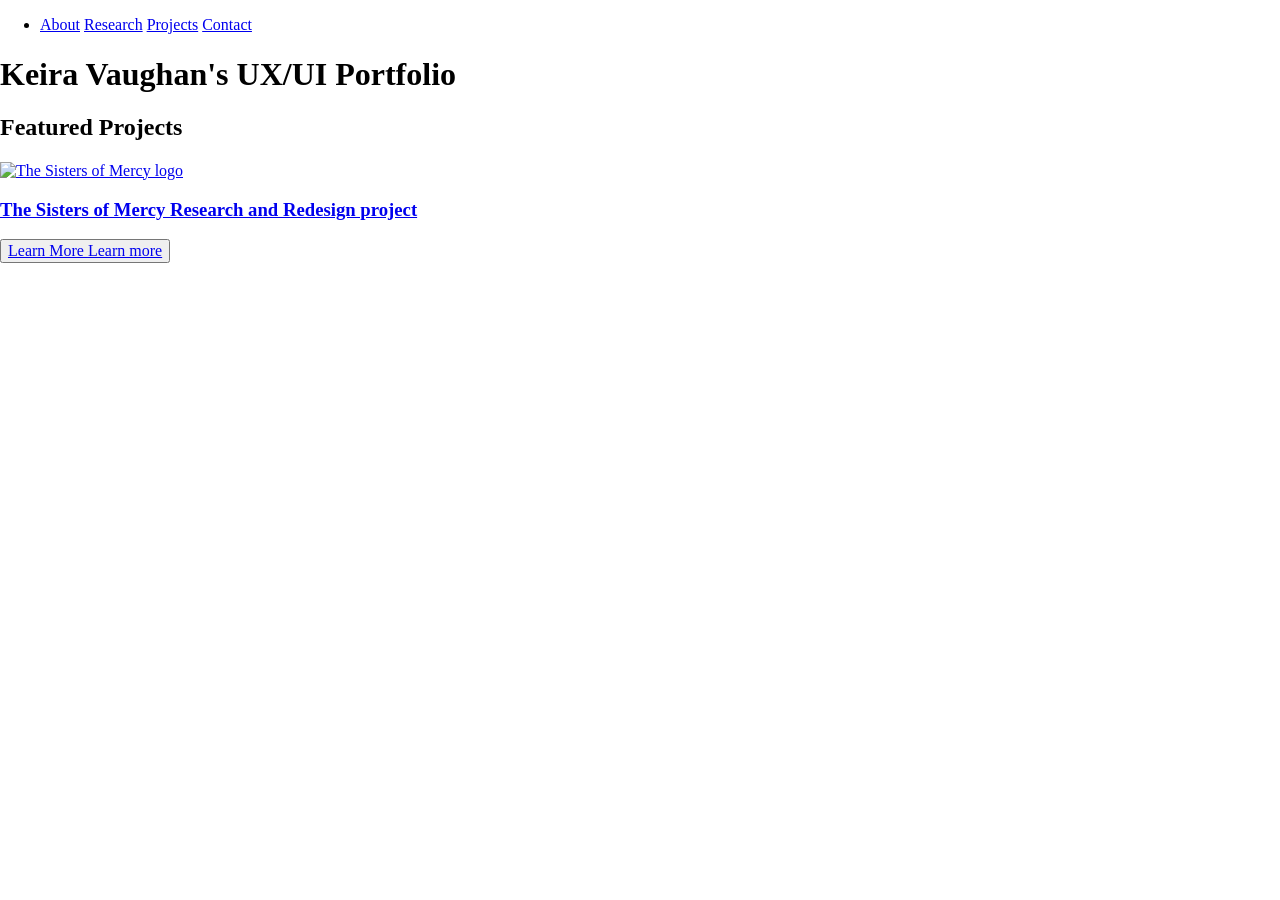
==== index.html @ 23672633 "updates" ====
<!DOCTYPE html>
<html lang="en">
<head>
    <meta charset="UTF-8">
    <meta name="viewport" content="width=device-width, initial-scale=1.0">
    <link rel="stylesheet" href="styles/style.css">
    <link rel="stylesheet" href="styles/normalize.css">
    <title>Keira Vaughan's Portfolio</title>
</head>
<body>
    <header class="site-header">
        <nav class="site-nav">
            <ul>
                <li>
                    <a href="aboutme.html">About</a>
                    <a href="research.html">Research</a>
                    <a href="projects.html">Projects</a>
                    <a href="contact.html">Contact</a>
                </li>
            </ul>
        </nav>
    </header>
    <h1> Keira Vaughan's UX/UI Portfolio</h1>
    
    <h2> Featured Projects </h2>
    <section class="projects">
       
        <a href="projects.html" class="project-card">
            <img src="media/sisters_of_mercy.png" alt="The Sisters of Mercy logo">
            <div class="project-overlay">
                <h3>The Sisters of Mercy Research and Redesign project</h3>
                 <button class="view-project-button">Learn More
                    <a href="project1.html" class="project-link">Learn more</a>
                 </button>
            </div>
        </a>
    </section>
</body>
</html>
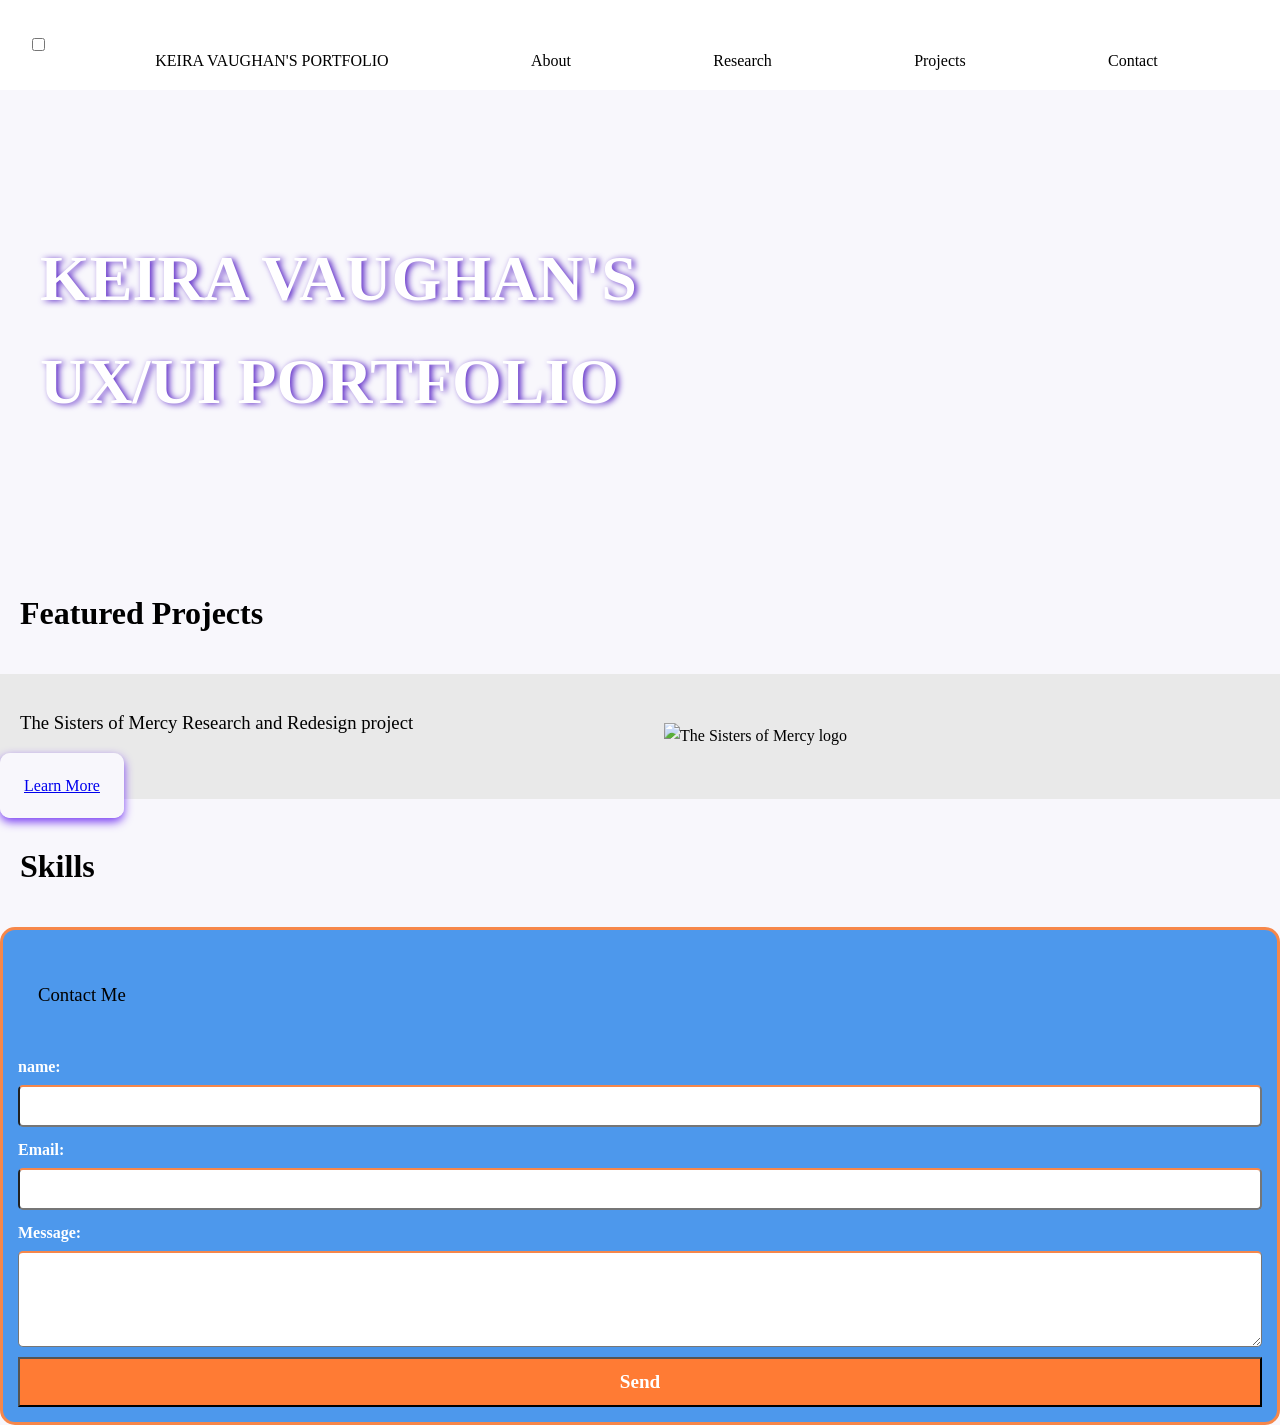
==== commit 8e91c322: "photos changes to code etc" ====
--- a/index.html
+++ b/index.html
@@ -3,37 +3,70 @@
 <head>
     <meta charset="UTF-8">
     <meta name="viewport" content="width=device-width, initial-scale=1.0">
-    <link rel="stylesheet" href="styles/style.css">
-    <link rel="stylesheet" href="styles/normalize.css">
-    <title>Keira Vaughan's Portfolio</title>
+   <link rel="stylesheet" href="styles/normalize.css">  
+   <link rel="stylesheet" href="styles/style.css">
+   
+    <title>KEIRA VAUGHAN'S PORTFOLIO</title>
 </head>
 <body>
     <header class="site-header">
+     <input type="checkbox" id="menu-toggle">
+     <label for="menu-toggle" class="menu-icon">&#9776;</label>
         <nav class="site-nav">
-            <ul>
-                <li>
-                    <a href="aboutme.html">About</a>
-                    <a href="research.html">Research</a>
-                    <a href="projects.html">Projects</a>
-                    <a href="contact.html">Contact</a>
-                </li>
+
+      <ul class="nav-links">
+          <li>KEIRA VAUGHAN'S PORTFOLIO</li>     
+        <li> <a href="aboutme.html">About</a> </li>
+                
+               <li><a href="research.html">Research</a></li>
+                
+               <li> <a href="projects.html">Projects</a></li>
+                
+              <li>  <a href="contact.html">Contact</a> </li>
+            
             </ul>
         </nav>
     </header>
-    <h1> Keira Vaughan's UX/UI Portfolio</h1>
+    <section class="hero"> 
+        <h1 class="hero-title">
+        <h1>KEIRA VAUGHAN'S <br>
+            UX/UI PORTFOLIO</h1>
+    </section>
+    <section class="featured-projects">    
+    <h2> Featured Projects </h2>
+    <div class="featured-grid">
+       <div class="project-text">
+       <h3>The Sisters of Mercy Research and Redesign project</h3>  
+       <a href="project1.html" class="project-card">Learn More </a>
+         </div>
+      <div class="project-image">
+            <img src="media/sisters-ofmercy.png" alt="The Sisters of Mercy logo">
+           </div>
+            </div>
     
-    <h2> Featured Projects </h2>
-    <section class="projects">
-       
-        <a href="projects.html" class="project-card">
-            <img src="media/sisters_of_mercy.png" alt="The Sisters of Mercy logo">
-            <div class="project-overlay">
-                <h3>The Sisters of Mercy Research and Redesign project</h3>
-                 <button class="view-project-button">Learn More
-                    <a href="project1.html" class="project-link">Learn more</a>
-                 </button>
-            </div>
-        </a>
     </section>
+
+<section class="skills">
+<h2>Skills</h2>
+
+</section>
+<footer> 
+<div class="contact-form-wrapper">
+    <h3>Contact Me</h3>
+    <form action="submit-form" method="post">
+        <label for="name"> name:</label>
+        <input type="text" id="name" name="name" required>
+        <label for="email">Email:</label> 
+      <input type="email" id="email" name="email" required>
+     <label for="message">Message:</label>
+            <textarea id="message" name="message" rows="4" required></textarea>
+   <button type="submit">Send</button>
+        </form>
+</div>
+</footer>
+
+
+
+    </main>
 </body>
 </html>
--- a/styles/style.css
+++ b/styles/style.css
@@ -0,0 +1,452 @@
+:root {
+    --font-main:'Sora';
+    --font-weight-light:300;
+    --font-weight-regular:400;
+    --font-weight-medium:500;
+    --font-weight-semibold:600;
+    --font-weight-bold:700;
+    --font-weight-ExtraBold:800;
+    --background: #F8F7FC;
+    --background-dark:#2B2B33;
+}
+@media(prefers-color-scheme: dark){
+ 
+    
+    body{
+       background-color:var(--background-dark);
+    }
+    p{
+        color: var(--background)
+    }
+}
+/*Sora Font Family*/
+@font-face {
+    font-family:'Sora';
+         src: url('../fonts/sora/Sora-Thin.ttf') format('truetype'),
+        url('../fonts/sora/Sora-Thin.woff2') format('woff2'),
+         url('../fonts/sora/Sora-Thin.woff') format('woff');
+    font-weight: 100;
+    font-style: normal;
+}
+@font-face {
+    font-family:'Sora';
+        src: url('./fonts/sora/Sora-ExtraLight.ttf') format('truetype'),
+                url('./fonts/sora/Sora-ExtraLight.woff2') format('woff2'),
+                url('./fonts/sora/Sora-ExtraLight.woff') format('woff');
+    font-weight: 200;
+    font-style: normal;
+}
+@font-face {
+    font-family:'Sora';
+        src: url('./fonts/sora/Sora-Light.ttf') format('truetype'),
+             url('./fonts/sora/Sora-Light.woff2') format('woff2'),
+             url('./fonts/sora/Sora-Light.woff') format('woff');
+    font-weight: 300;
+    font-style: normal;
+}
+@font-face {
+    font-family:'Sora';
+        src: url('./fonts/sora/Sora-Regular.ttf') format('truetype'),
+             url('./fonts/sora/Sora-Regular.woff2') format('woff2'),
+             url('./fonts/sora/Sora-Regular.woff') format('woff');
+    font-weight: 400;
+    font-style: normal;
+}
+@font-face {
+    font-family:'Sora';
+        src: url('../fonts/sora/Sora-Medium.ttf') format('truetype'),
+             url('../fonts/sora/Sora-Medium.woff2') format('woff2'),
+             url('../fonts/sora/Sora-Medium.woff') format('woff');
+    font-weight: 500;
+    font-style: normal;
+}
+@font-face {
+    font-family:'Sora';
+        src: url('./fonts/sora/Sora-SemiBold.ttf') format('truetype'),
+             url('./fonts/sora/Sora-SemiBold.woff2') format('woff2'),
+             url('./fonts/sora/Sora-SemiBold.woff') format('woff');
+    font-weight: 600;
+    font-style: normal;
+}
+@font-face {
+    font-family:'Sora';
+        src: url('../fonts/sora/Sora-Bold.ttf') format('truetype'),
+             url('../fonts/sora/Sora-Bold.woff2') format('woff2'),
+            url('../fonts/sora/Sora-Bold.woff') format('woff');
+    font-weight: 700;
+    font-style: normal;
+}
+@font-face {
+    font-family:'Sora';
+        src: url('../fonts/sora/Sora-ExtraBold.ttf') format('truetype'),
+             url('../fonts/sora/Sora-ExtraBold.woff2') format('woff2'),
+             url('../fonts/sora/Sora-ExtraBold.woff') format('woff');
+    font-weight: 800;
+    font-style: normal;
+}
+/*end of font family*/
+
+html { line-height: 1.15;
+    -webkit-text-size-adjust: auto;
+    background-color: var(--background);
+}
+@media (prefers-color-scheme: dark) {
+    html{ background-color:var(--background-dark);
+        color:var(var(--background-dark)) ;} 
+}
+.site-header{
+position: sticky;
+background-color: rgb(255, 255, 255);
+padding: 1rem 2rem;
+display: flex;
+justify-content: space-between;
+align-items: center;
+}
+
+.menu-toggle {
+    font-size: 2rem;
+    background: none;
+    cursor: pointer;
+}
+.menu-icon {
+    font-size: 2rem;
+    cursor: pointer;
+    color: rgb(147, 27, 227);
+}
+.site-nav{
+    position: fixed;
+    top: 0;
+    right: -250px;
+    width: 250px;
+    height: 100%;
+    background: white;opacity: 0.85;
+    transition: right 0.7s ease-in-out;
+ 
+}
+.side-nav.open {
+    right: 0;
+}
+.nav-links {
+    list-style: none;
+    padding: 0;
+    margin: 0;
+    display: flex;
+   gap: 2rem;
+   flex-direction: column;
+   margin-top: 2rem;
+}
+#menu-toggle:checked + .menu-icon + .site-nav {
+    right: 0;
+}
+
+.nav-links a{
+    text-decoration: none;
+    color: black;
+    position: relative;
+    transition: background-color 0.3s ease, color 0.3s ease;
+}
+.nav-links a::after{
+content: "";
+position: absolute;
+left: 0;
+bottom: 0;
+width: 0%;
+height: 2px;
+background-color: rgb(147, 27, 227);
+transition: width 0.4s ease-in-out;
+}
+
+@media (min-width: 480px) {
+    .site-nav {
+        position: static;
+        width: 100%;
+        height: auto;
+        background: none;
+        opacity: 1;
+        display: flex;
+        justify-content: space-evenly;
+       
+    }
+    .menu-icon {
+        display: none;
+    }
+    .nav-links{
+        flex-direction: row;
+        justify-content: space-evenly;
+        width: 100%;
+    }
+}
+.nav-links a:hover::after {
+  width: 100%;
+}
+
+
+.hero{
+background-image:url("../media/blackplastic.png");
+background-size:cover;
+background-position:top;
+padding: 6rem 0.5rem;
+margin: 0 auto;
+max-width: 1200px;
+color:#ffffff;
+text-shadow:3px 0.5px 6px #5E2BC7;
+border-radius: 0.2rem;
+display: flex;
+align-items: center;
+}
+.hero-title{
+    font-family: 'Sora';
+    font-weight: 800;
+    font-size: 8rem;
+    line-height: 0.95;
+    letter-spacing: 0.05em;
+    text-align: left;
+    margin: 0;
+
+}
+@media (max-width: 800px){
+.hero-title{
+    font-size:4rem;
+}
+}
+
+@media (max-width: 600px){
+.hero-title{
+    font-size:2rem;
+}
+}
+body {
+    font-family: 'Sora';
+    font-weight: 400;
+   margin: 0;
+   line-height: 1.6;
+   background: var(--background);
+}
+.container{
+max-width:1200px;
+margin:0 auto;
+padding:0 1.5rem;
+}
+h1 {
+  font-family: 'Sora';
+  font-size: 4rem;
+    font-weight:var(--font-weight-ExtraBold);
+   position: center;
+    margin-bottom: 1rem;
+}
+h2 {
+    font-weight:var(--font-weight-semibold);
+    margin-left: 10px;
+    padding-left: 10px;
+    font-size: 2rem;
+    padding-bottom: 0.5rem;
+    padding-top: 1rem;
+}
+
+
+h3 {
+    font-weight:var(--font-weight-medium);
+    margin-left: 10px;
+    padding-left: 10px;
+    padding-bottom: 1rem;
+    padding-top: 1rem;
+}
+p {
+    font-weight:var(--font-weight-regular);
+    position: relative;
+    margin-left: 10px;
+    line-height: 1.8;
+    padding-left: 10px;
+}
+li {
+    font-weight:var(--font-weight-regular);
+    position: relative;
+    margin-left: 10px;
+    padding-left: 10px;
+    line-height: 1.6;
+}
+ul{
+    font-weight:var(--font-weight-regular);
+    position: relative;
+    margin-left: 10px;
+    padding-left: 10px;
+    line-height: 1.6;
+}
+
+.video-container {
+  position: relative;
+  overflow: hidden;
+  width: 100%;
+  max-width: 700px;
+  padding-top: 56.25%; 
+}
+
+.video-container video {
+  position: absolute;
+  top: 0;
+  left: 0;
+  width: 50%;
+  height: 100%;
+}
+.featured-grid{
+display:grid;
+gap: 3rem;
+grid-template-columns: 1fr;
+background-color: #e9e9e9 ;
+}
+.featured-grid img {
+    max-width: 100%;
+    height: auto;
+    display: block;
+}
+@media (min-width: 400px) {
+    .featured-grid {
+        grid-template-columns: 1fr 1fr;
+        align-items: center;
+    }
+}
+img {
+  max-width: 100%;
+  height: auto;
+}
+.about-images {
+    display: flex;
+    gap: 1.5rem;
+    flex-wrap: wrap;
+  justify-content: center;
+}
+.about-photo {
+    width: 220px;
+}
+@media (max-width: 768px) {
+
+  .about-images {
+    flex-direction: column;
+    align-items: center;
+  }
+
+}
+
+.project-card {
+    box-shadow:#ffffff;
+    background-color: #F8F7FC;
+    padding: 1.5rem;
+    box-shadow: 0 4px 10px #7A3FF2;
+    transition: transform 0.2s ease, box-shadow 0.2s ease;
+    border-radius:10px;
+}
+.project-card:hover{
+    box-shadow:0 4px 10px #5E2BC7;
+    transition: transform 0.3s ease-in-out, box-shadow 0.2s ease-in-out;
+    transform: translateY(-3px);
+}
+.project-card img{
+    width:100%;
+    max-width:400px;
+    height:auto;
+    display:block;
+}
+.ppt{
+    width:auto;
+    height: auto;
+    display:flex;
+}
+
+.project-container {
+    display:grid;
+    grid-template-columns: repeat(auto-fit, minmax(300px, 1fr));
+    gap:2rem;
+    padding:2rem;
+    max-width:1200px;
+    margin:auto;
+    background-color:#ded7e1;
+}
+.contact-form-wrapper{
+    background-color:#4d98ec;
+    padding: 15px;
+    border: 3px solid #F6874A;
+    border-radius: 15px;
+    border-color: #F6874A;
+    position: sticky;
+}
+.contact-form-wrapper form {
+    display: flex;
+    flex-direction: column;
+}
+
+.contact-form-wrapper label {
+    margin-top: 10px;
+    color: white;
+    font-weight: bold;
+}
+
+.contact-form-wrapper input,
+.contact-form-wrapper textarea{
+    margin-top: 5px;
+    padding: 10px;
+    width: 100%;
+   box-sizing:border-box;
+   border-top: 2px solid #F6874A;
+   border-radius: 5px;
+}
+.contact-form-wrapper button {
+background-color:#ff7b34;
+padding: 12px;
+margin-top: 10px;
+color: white;
+font-weight: 700;
+font-size: larger;
+
+}
+.contact-form-wrapper button:hover{
+    transform: translateY(3px);
+    transition: 0.3s ease-in-out 0.1s;
+   
+}
+.about-text{
+max-width:600px;
+}
+.overview{
+    display: grid;
+    grid-template-columns: repeat(3,1fr);
+    gap:2rem;
+    padding:1.5rem;
+    border-radius: 0.5rem;
+    color:#5E2BC7;
+    background-color: #f0eded;
+}
+.overview-item h3{
+    margin-bottom: 0.4rem;
+    font-weight: 600;
+}
+.overview-item p{
+    margin:0;
+}
+@media (max-width:700px){
+    .overview{
+        grid-template-columns: 1fr;
+    }
+}
+.evaluation{
+    display: grid;
+    grid-template-columns:(3,3,3);
+    gap:2rem;
+    padding:1.5rem;
+    line-height:1.5;
+    border-radius: 0.5rem;
+    color:#5E2BC7;
+    background-color: #f0eded;
+}
+.evaluation-item h3{
+    margin-bottom: 0.4rem;
+    font-weight: 600;
+}
+.evaluation-item p{
+    margin:0;
+}
+@media (max-width:700px){
+    .evaluation{
+        grid-template-columns: 3fr;
+        grid-template-rows: 3fr;
+    }
+}
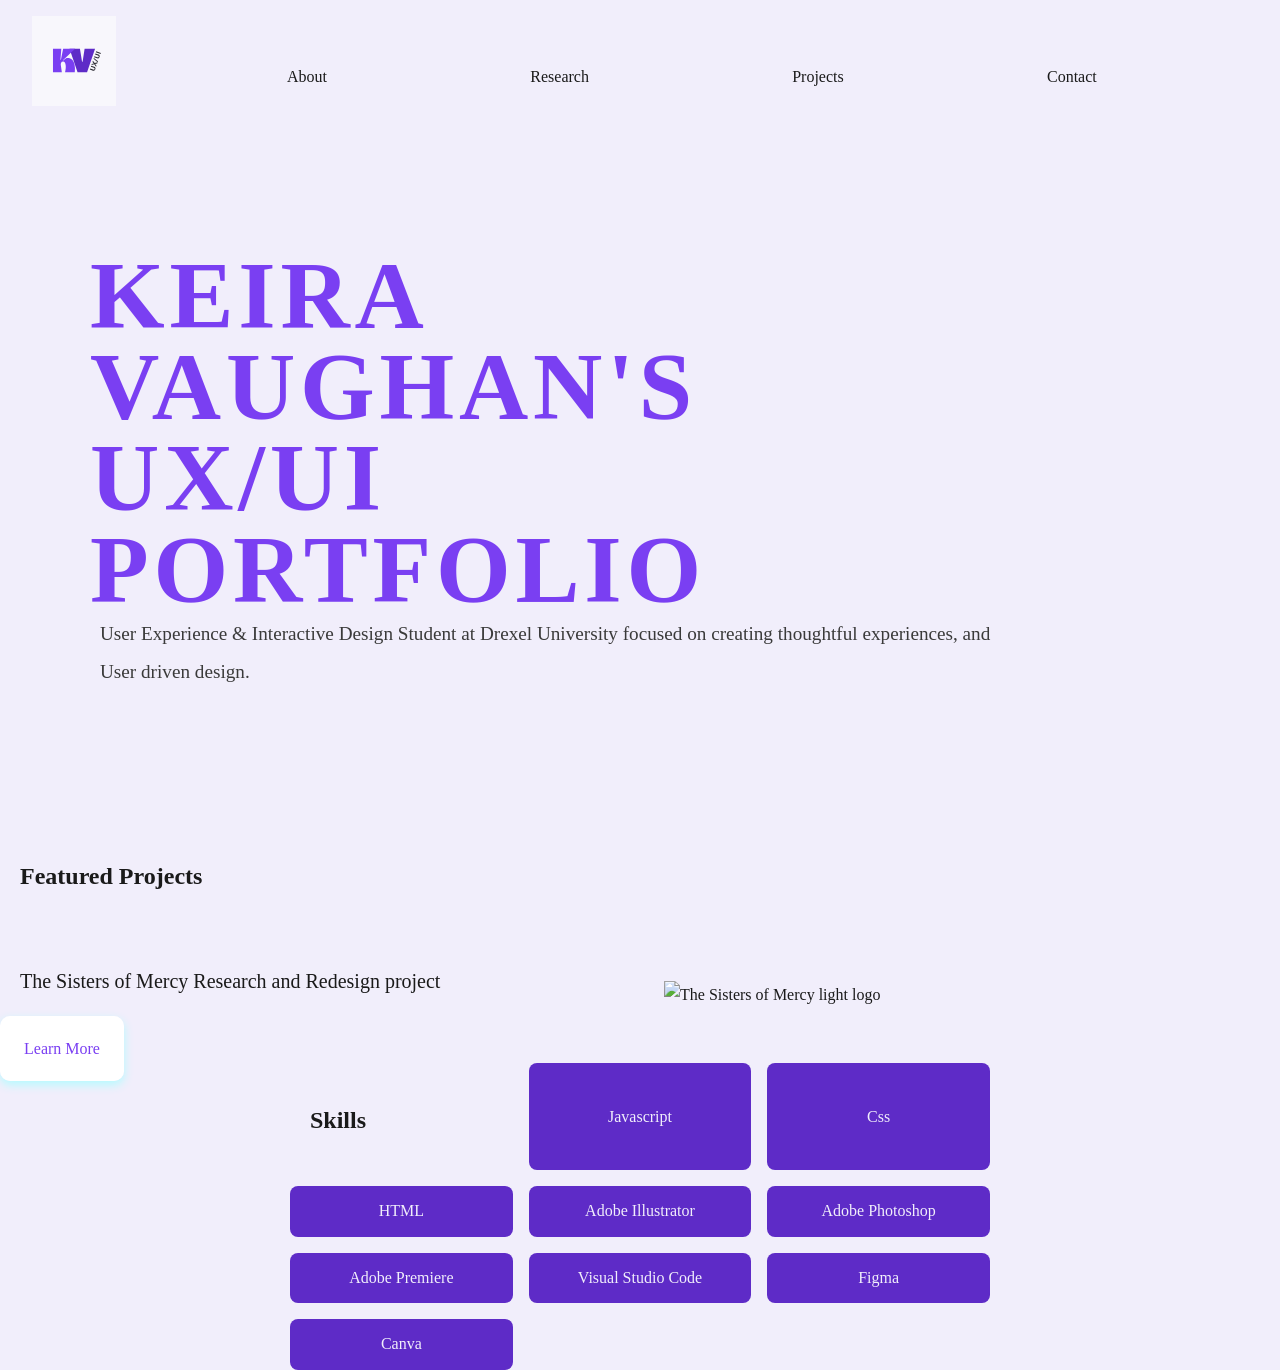
==== commit 5a7bc638: "Run through validator Changes to structure and fixed issues with navigation buttons etc" ====
--- a/index.html
+++ b/index.html
@@ -9,13 +9,19 @@
     <title>KEIRA VAUGHAN'S PORTFOLIO</title>
 </head>
 <body>
+   
     <header class="site-header">
-     <input type="checkbox" id="menu-toggle">
+     <div class="logo">
+        <img src="media/lightlog.svg" alt="Light KV ux/ui logo" class="light-logo">
+        <img src="media/darklogo.svg" alt="Dark KV ux/ui logo" class="dark-logo">
+     </div>
+        <input type="checkbox" id="menu-toggle">
      <label for="menu-toggle" class="menu-icon">&#9776;</label>
+     
+     
         <nav class="site-nav">
-
-      <ul class="nav-links">
-          <li>KEIRA VAUGHAN'S PORTFOLIO</li>     
+<label for="menu-toggle" class="close-menu">X</label>
+      <ul class="nav-links">   
         <li> <a href="aboutme.html">About</a> </li>
                 
                <li><a href="research.html">Research</a></li>
@@ -29,44 +35,75 @@
     </header>
     <section class="hero"> 
         <h1 class="hero-title">
-        <h1>KEIRA VAUGHAN'S <br>
+        KEIRA VAUGHAN'S <br>
             UX/UI PORTFOLIO</h1>
+            <p class="hero-subtext">
+                User Experience & Interactive Design Student at Drexel University focused on creating thoughtful experiences, and User driven design.
+            </p>
     </section>
+    <main>
     <section class="featured-projects">    
     <h2> Featured Projects </h2>
     <div class="featured-grid">
+
        <div class="project-text">
        <h3>The Sisters of Mercy Research and Redesign project</h3>  
-       <a href="project1.html" class="project-card">Learn More </a>
+       <a href="research.html" class="project-card">Learn More </a>
          </div>
-      <div class="project-image">
-            <img src="media/sisters-ofmercy.png" alt="The Sisters of Mercy logo">
-           </div>
-            </div>
+
+      <div class="light-logo">
+            <img src="media/sisters-ofmercy.png" alt="The Sisters of Mercy light logo"> 
+        </div>
+          <div class="dark-logo">
+            <picture>
+               <source srcset="media/dark-image.jpeg"  media="(prefers-color-scheme: dark)">
+           <img src="media/sisters-ofmercy.png" alt="The Sisters of Mercy Logo">
+            
+            </picture>
+        </div>
+        </div>
+        
     
     </section>
 
 <section class="skills">
 <h2>Skills</h2>
+<button class="javascript"
+id="javascript"
+title="javascript">Javascript</button>
 
+<button class="css"
+id="css"
+title="css">Css</button>
+
+<button class="html"
+id="html"
+title="html">HTML</button>
+
+<button class="adobeillustrator"
+id="adobe-illustrator"
+title="adobe-illustrator">Adobe Illustrator</button>
+ 
+<button class="adobephotoshop"
+id="adobe-photoshop"
+title="adobe-photoshop">Adobe Photoshop</button>
+
+<button class="adobeprmr"
+id="adobeprmr"
+title="adobeprmr">Adobe Premiere</button>
+
+<button class="vscode"
+id="vscode"
+title="vscode">Visual Studio Code</button>
+
+<button class="figma"
+id="figma"
+title="figma">Figma</button>
+
+<button class="canva"
+id="canva"
+title="canva">Canva</button>
 </section>
-<footer> 
-<div class="contact-form-wrapper">
-    <h3>Contact Me</h3>
-    <form action="submit-form" method="post">
-        <label for="name"> name:</label>
-        <input type="text" id="name" name="name" required>
-        <label for="email">Email:</label> 
-      <input type="email" id="email" name="email" required>
-     <label for="message">Message:</label>
-            <textarea id="message" name="message" rows="4" required></textarea>
-   <button type="submit">Send</button>
-        </form>
-</div>
-</footer>
-
-
-
     </main>
 </body>
 </html>
--- a/styles/style.css
+++ b/styles/style.css
@@ -1,24 +1,58 @@
 :root {
     --font-main:'Sora';
+    --font-weight-thin:100;
     --font-weight-light:300;
     --font-weight-regular:400;
     --font-weight-medium:500;
     --font-weight-semibold:600;
     --font-weight-bold:700;
     --font-weight-ExtraBold:800;
-    --background: #F8F7FC;
-    --background-dark:#2B2B33;
-}
-@media(prefers-color-scheme: dark){
+    --background: #f1eefb;
+   
+    --text-main: #1A1A1A;
+    --cards:#FFFF;
+    --text-secondary:#3a3a3a;
+    --primary: #7A3FF2;
+    --primary-hover: #5E2BC7;
+    --accent-support:#F6874A;
+    --info: #4A90E2;
+    --text-shadow:#b5fbff;
+     --link-color: #7A3FF2;
+  --link-hover: #5E2BC7;
+  --container:#f1eefb;
+
  
+}
+@media (prefers-color-scheme: dark) {
+ :root {
+    --background-dark:#2f2f37;
+    --text-color-dark:#ffff;
+    --background:#2B2B33;
+    --text-color:#ffff;
+    --text-main:#FFFF;
+    --text-secondary:#A6A6A6;
+    --primary:#9961FF;
+    --primary-hover:#B48AFF;
+     --accent-support:#FFA56C;
+     --secondary-text:#b1b1b1;
+     --cards:hsl(0, 2%, 12%);
+     --info:#6AB0FF;
+      --link-color: #9961FF;
+    --link-hover: #B48AFF;
+    --container:#000000;
+     
+
+ }
+} 
+@media (prefers-color-scheme: dark){
+    .light-logo{ display: none; }
+    .dark-logo{ display: block; }
+}
+@media (prefers-color-scheme: light){
+    .dark-logo{display: none; }
+    .light-logo{display:block; }
+}
     
-    body{
-       background-color:var(--background-dark);
-    }
-    p{
-        color: var(--background)
-    }
-}
 /*Sora Font Family*/
 @font-face {
     font-family:'Sora';
@@ -92,34 +126,41 @@
 }
 @media (prefers-color-scheme: dark) {
     html{ background-color:var(--background-dark);
-        color:var(var(--background-dark)) ;} 
-}
+    } 
+       .project-card{ background-color: var(--background-dark);
+    }
+       
+    } 
+
+
 .site-header{
 position: sticky;
-background-color: rgb(255, 255, 255);
+background-color:var(--background);
 padding: 1rem 2rem;
 display: flex;
 justify-content: space-between;
 align-items: center;
 }
 
-.menu-toggle {
+#menu-toggle {
     font-size: 2rem;
     background: none;
     cursor: pointer;
+    display: none;
 }
 .menu-icon {
     font-size: 2rem;
+
     cursor: pointer;
     color: rgb(147, 27, 227);
 }
 .site-nav{
     position: fixed;
     top: 0;
-    right: -250px;
-    width: 250px;
-    height: 100%;
-    background: white;opacity: 0.85;
+    right: -100%;
+    width: 50%;
+    height: 100vh;
+    background: var(--background);
     transition: right 0.7s ease-in-out;
  
 }
@@ -138,10 +179,13 @@
 #menu-toggle:checked + .menu-icon + .site-nav {
     right: 0;
 }
+#menu-toggle:checked + .menu-icon + .site-nav .close-menu {
+  display: block;
+}
 
 .nav-links a{
     text-decoration: none;
-    color: black;
+    color: var(--text-main);
     position: relative;
     transition: background-color 0.3s ease, color 0.3s ease;
 }
@@ -156,7 +200,7 @@
 transition: width 0.4s ease-in-out;
 }
 
-@media (min-width: 480px) {
+@media (min-width: 1110px) {
     .site-nav {
         position: static;
         width: 100%;
@@ -164,63 +208,131 @@
         background: none;
         opacity: 1;
         display: flex;
-        justify-content: space-evenly;
+        background-color: var(--background);
+       justify-content: space-evenly;
        
     }
-    .menu-icon {
-        display: none;
-    }
+  
     .nav-links{
         flex-direction: row;
         justify-content: space-evenly;
         width: 100%;
+
+    }
+    .menu-icon,
+    #menu-toggle,
+    .close-menu{
+        display: none;
+        
     }
 }
 .nav-links a:hover::after {
   width: 100%;
 }
-
+.close-menu {
+  font-size: 1rem;  
+  display: none;
+  text-align: left;
+  padding: 1rem;
+
+}
+/* Logo light vs dark*/
+
+.dark-logo {
+    display:none;
+}
+
+@media (prefers-color-scheme: dark) {
+   .light-logo{ display: none; 
+}
+    .dark-logo {display: block; 
+    }
+    
+}
+.logo img {
+    height: 90px;
+    width: auto;
+}
 
 .hero{
-background-image:url("../media/blackplastic.png");
+background-image:url("../media/white-plastic.png");
 background-size:cover;
 background-position:top;
-padding: 6rem 0.5rem;
+padding: 8rem 2rem;
 margin: 0 auto;
-max-width: 1200px;
-color:#ffffff;
-text-shadow:3px 0.5px 6px #5E2BC7;
+max-width: 1100px;
+color:var(--text-main);
+text-shadow:3px 0.5px 6px var(--secondary-text);
 border-radius: 0.2rem;
 display: flex;
-align-items: center;
+flex-direction: column;
+justify-content: center;
+align-items: flex-start;
 }
 .hero-title{
     font-family: 'Sora';
     font-weight: 800;
-    font-size: 8rem;
+    font-size: 6rem;
+    max-width: 900px;
     line-height: 0.95;
     letter-spacing: 0.05em;
     text-align: left;
     margin: 0;
 
 }
+.hero-subtext {
+    font-family:'Sora';
+font-size: 1.2rem;
+max-width: 900px;
+margin-top: 1.5rem;
+color: var(--text-secondary);
+text-align: left;
+margin: 0;
+}
+
+@media (max-width:1000px){
+.hero-title{
+    font-size:5rem;
+}
+}
+
 @media (max-width: 800px){
 .hero-title{
     font-size:4rem;
 }
 }
-
 @media (max-width: 600px){
 .hero-title{
+    font-size:3rem;
+}
+}
+@media (max-width: 400px){
+.hero-title{
     font-size:2rem;
 }
 }
+@media (prefers-color-scheme: dark) {
+  .hero {
+    background-image: url("../media/blackplastic.png");
+    color: var(--text-color-dark);
+}
+}
+@media (prefers-color-scheme: light){
+    .hero{
+        color: var(--primary);
+        
+    }
+}
+
+
+
 body {
     font-family: 'Sora';
     font-weight: 400;
    margin: 0;
-   line-height: 1.6;
+   line-height: 1.8;
    background: var(--background);
+   color: var(--text-main);
 }
 .container{
 max-width:1200px;
@@ -229,16 +341,16 @@
 }
 h1 {
   font-family: 'Sora';
-  font-size: 4rem;
+  font-size: 2rem;
     font-weight:var(--font-weight-ExtraBold);
-   position: center;
+   text-align: center;
     margin-bottom: 1rem;
 }
 h2 {
     font-weight:var(--font-weight-semibold);
     margin-left: 10px;
     padding-left: 10px;
-    font-size: 2rem;
+    font-size: 1.5rem;
     padding-bottom: 0.5rem;
     padding-top: 1rem;
 }
@@ -246,6 +358,7 @@
 
 h3 {
     font-weight:var(--font-weight-medium);
+    font-size: 1.25rem;
     margin-left: 10px;
     padding-left: 10px;
     padding-bottom: 1rem;
@@ -253,17 +366,17 @@
 }
 p {
     font-weight:var(--font-weight-regular);
-    position: relative;
+    font-size: 1rem;
     margin-left: 10px;
-    line-height: 1.8;
+    line-height: 2.0;
     padding-left: 10px;
 }
 li {
-    font-weight:var(--font-weight-regular);
+    font-weight:var(--font-weight-medium);
     position: relative;
     margin-left: 10px;
     padding-left: 10px;
-    line-height: 1.6;
+    line-height: 1.9;
 }
 ul{
     font-weight:var(--font-weight-regular);
@@ -292,7 +405,7 @@
 display:grid;
 gap: 3rem;
 grid-template-columns: 1fr;
-background-color: #e9e9e9 ;
+background-color: var(--background);
 }
 .featured-grid img {
     max-width: 100%;
@@ -328,15 +441,15 @@
 }
 
 .project-card {
-    box-shadow:#ffffff;
-    background-color: #F8F7FC;
+    box-shadow:0 4px 10px #ffffff;
+    background-color:var(--cards);
     padding: 1.5rem;
-    box-shadow: 0 4px 10px #7A3FF2;
+    box-shadow: 0 4px 10px var(--text-shadow);
     transition: transform 0.2s ease, box-shadow 0.2s ease;
     border-radius:10px;
 }
 .project-card:hover{
-    box-shadow:0 4px 10px #5E2BC7;
+    box-shadow:0 4px 10px var(--primary-hover);
     transition: transform 0.3s ease-in-out, box-shadow 0.2s ease-in-out;
     transform: translateY(-3px);
 }
@@ -359,50 +472,9 @@
     padding:2rem;
     max-width:1200px;
     margin:auto;
-    background-color:#ded7e1;
-}
-.contact-form-wrapper{
-    background-color:#4d98ec;
-    padding: 15px;
-    border: 3px solid #F6874A;
-    border-radius: 15px;
-    border-color: #F6874A;
-    position: sticky;
-}
-.contact-form-wrapper form {
-    display: flex;
-    flex-direction: column;
-}
-
-.contact-form-wrapper label {
-    margin-top: 10px;
-    color: white;
-    font-weight: bold;
-}
-
-.contact-form-wrapper input,
-.contact-form-wrapper textarea{
-    margin-top: 5px;
-    padding: 10px;
-    width: 100%;
-   box-sizing:border-box;
-   border-top: 2px solid #F6874A;
-   border-radius: 5px;
-}
-.contact-form-wrapper button {
-background-color:#ff7b34;
-padding: 12px;
-margin-top: 10px;
-color: white;
-font-weight: 700;
-font-size: larger;
-
-}
-.contact-form-wrapper button:hover{
-    transform: translateY(3px);
-    transition: 0.3s ease-in-out 0.1s;
-   
-}
+    background-color:var(--container)
+}
+
 .about-text{
 max-width:600px;
 }
@@ -429,7 +501,7 @@
 }
 .evaluation{
     display: grid;
-    grid-template-columns:(3,3,3);
+    grid-template-columns:repeat(3, 1fr);
     gap:2rem;
     padding:1.5rem;
     line-height:1.5;
@@ -449,4 +521,78 @@
         grid-template-columns: 3fr;
         grid-template-rows: 3fr;
     }
+}
+a{
+    color: var(--link-color);
+    text-decoration: none;
+    position: relative;
+    transition: background-color 0.3s ease, color 0.3s ease;
+    
+}
+@media (prefers-color-scheme: dark){
+    a{
+        color: var(--link-color);
+    }
+}
+a:hover{ 
+    color: var(--link-hover);
+     content: "";
+position: absolute;
+left: 0;
+    position: relative;
+    transition: background-color 0.3s ease, color 0.3s ease;
+    bottom: 0;
+width: 0%;
+height: 2px;
+background-color: var(--accent-support);
+transition: width 0.4s ease-in-out;
+
+}
+/*.vscode,
+.adobeprmr,
+.adobephotoshop,
+.figma,
+.canva,
+.javascript,
+.css,
+.html,
+.adobeillustrator
+{
+    padding: 1rem;
+    display: grid;
+    columns: 3;
+    size: 2rem;
+    background-color: var(--primary-hover);
+    color: var(--background);
+     grid-template-columns: 1fr;
+     width:100%;
+    max-width:400px;
+    height:auto;
+} */
+.skills{
+    display: grid;
+    grid-template-columns: repeat(auto-fit, minmax(200px, 1fr));
+    gap: 1rem;
+    max-width: 700px;
+    margin: 0 auto;
+}
+.skills button {
+    padding: 1rem;
+    background-color: var(--primary-hover);
+    color: var(--background);
+    border: none;
+    border-radius: 8px;
+    cursor: pointer;
+    font-size: 1rem;
+}
+@media (max-width: 800px) {
+    .skills {
+        grid-template-columns: repeat(2, 1fr);
+    }
+}
+
+@media (max-width: 500px) {
+    .skills {
+        grid-template-columns: 1fr;
+    }
 }
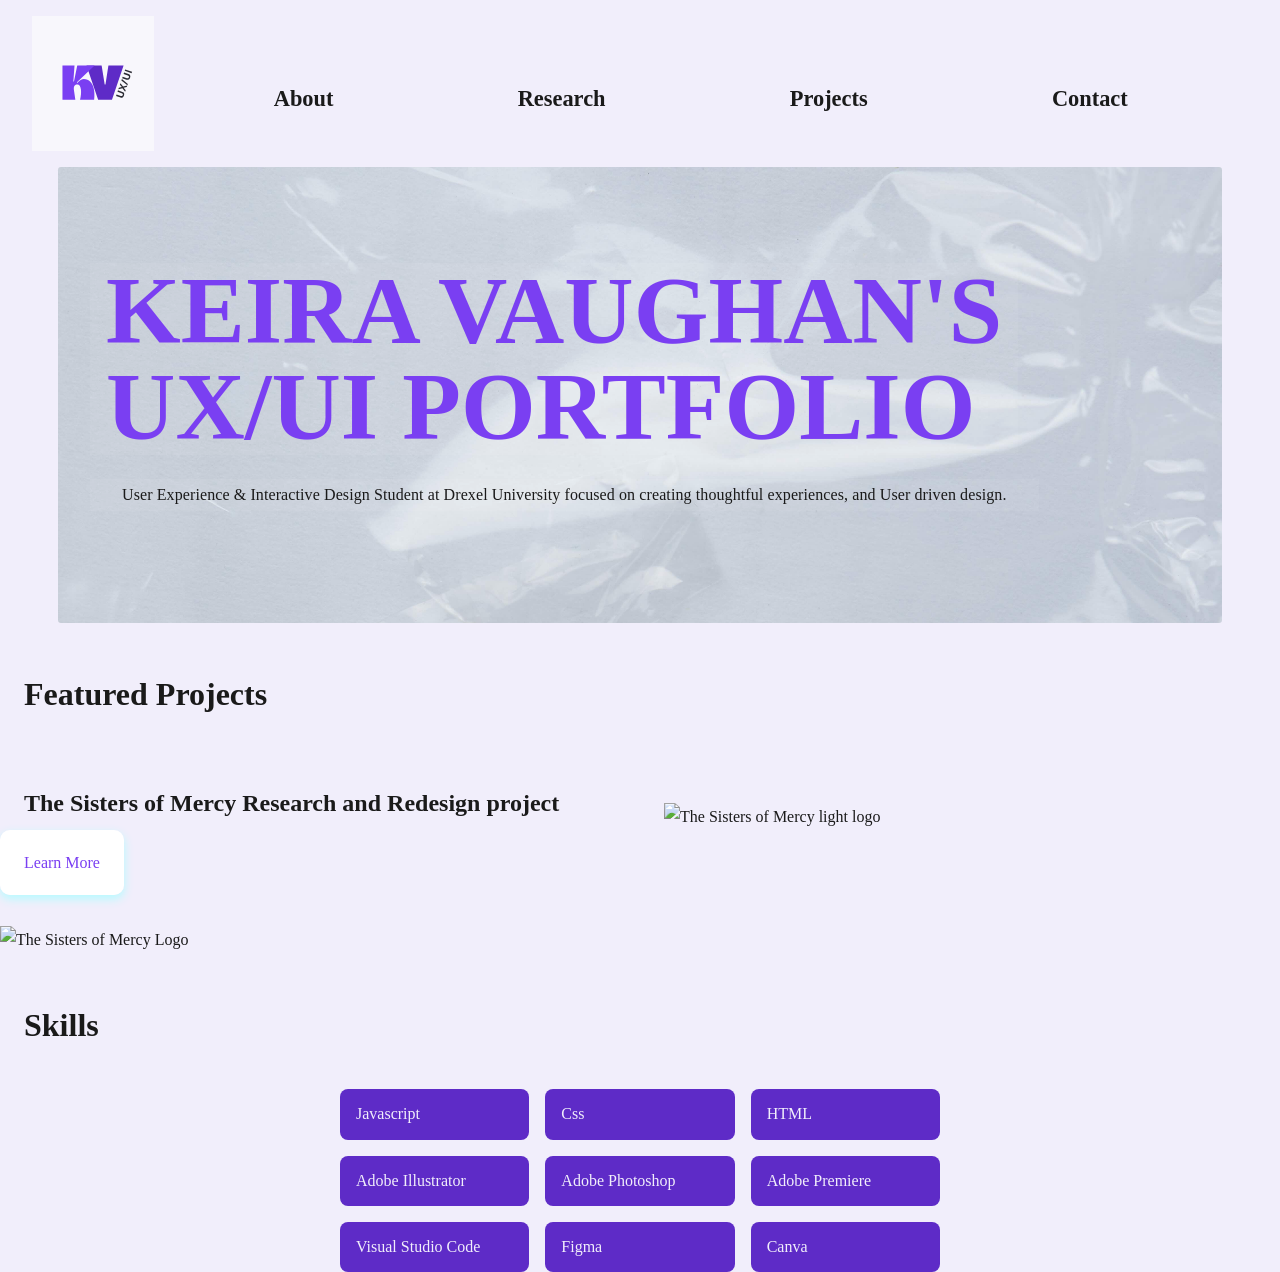
==== commit 6acd740c: "Fix bugs and errors in css had some extra files for some reason so i took those out" ====
--- a/index.html
+++ b/index.html
@@ -42,7 +42,7 @@
             </p>
     </section>
     <main>
-    <section class="featured-projects">    
+    <section class="project-feautre">    
     <h2> Featured Projects </h2>
     <div class="featured-grid">
 
@@ -51,10 +51,10 @@
        <a href="research.html" class="project-card">Learn More </a>
          </div>
 
-      <div class="light-logo">
+      <div class="som-light">
             <img src="media/sisters-ofmercy.png" alt="The Sisters of Mercy light logo"> 
         </div>
-          <div class="dark-logo">
+          <div class="som-dark">
             <picture>
                <source srcset="media/dark-image.jpeg"  media="(prefers-color-scheme: dark)">
            <img src="media/sisters-ofmercy.png" alt="The Sisters of Mercy Logo">
@@ -66,8 +66,9 @@
     
     </section>
 
+
+<h2>Skills</h2>
 <section class="skills">
-<h2>Skills</h2>
 <button class="javascript"
 id="javascript"
 title="javascript">Javascript</button>
--- a/styles/style.css
+++ b/styles/style.css
@@ -7,11 +7,11 @@
     --font-weight-semibold:600;
     --font-weight-bold:700;
     --font-weight-ExtraBold:800;
-    --background: #f1eefb;
-   
+    --background: rgb(241, 238, 251);
+   --bg-opacity:rgba(254, 254, 254, 0.05);
     --text-main: #1A1A1A;
     --cards:#FFFF;
-    --text-secondary:#3a3a3a;
+    --secondary-text:#3a3a3a;
     --primary: #7A3FF2;
     --primary-hover: #5E2BC7;
     --accent-support:#F6874A;
@@ -20,39 +20,41 @@
      --link-color: #7A3FF2;
   --link-hover: #5E2BC7;
   --container:#f1eefb;
-
+}
+  .light-logo{
+    display: block;
+  }
+  .dark-logo{
+    display:none;
+  }
  
-}
+
 @media (prefers-color-scheme: dark) {
  :root {
-    --background-dark:#2f2f37;
-    --text-color-dark:#ffff;
+    
     --background:#2B2B33;
-    --text-color:#ffff;
     --text-main:#FFFF;
-    --text-secondary:#A6A6A6;
+    --secondary-text:#a6a3a3;
     --primary:#9961FF;
     --primary-hover:#B48AFF;
      --accent-support:#FFA56C;
-     --secondary-text:#b1b1b1;
-     --cards:hsl(0, 2%, 12%);
+     --cards:#09090A;
      --info:#6AB0FF;
       --link-color: #9961FF;
     --link-hover: #B48AFF;
     --container:#000000;
-     
-
- }
-} 
-@media (prefers-color-scheme: dark){
-    .light-logo{ display: none; }
-    .dark-logo{ display: block; }
-}
-@media (prefers-color-scheme: light){
-    .dark-logo{display: none; }
-    .light-logo{display:block; }
-}
-    
+    --bg-opacity: rgba(43, 43, 51, 0.55);
+ } 
+       .project-card{ background-color: var(--background);
+    }  
+    .som-light {
+    display: none;
+  }
+  .som-dark {
+    display: block;
+  }
+
+}  
 /*Sora Font Family*/
 @font-face {
     font-family:'Sora';
@@ -64,25 +66,25 @@
 }
 @font-face {
     font-family:'Sora';
-        src: url('./fonts/sora/Sora-ExtraLight.ttf') format('truetype'),
-                url('./fonts/sora/Sora-ExtraLight.woff2') format('woff2'),
-                url('./fonts/sora/Sora-ExtraLight.woff') format('woff');
+        src: url('../fonts/sora/Sora-ExtraLight.ttf') format('truetype'),
+                url('../fonts/sora/Sora-ExtraLight.woff2') format('woff2'),
+                url('../fonts/sora/Sora-ExtraLight.woff') format('woff');
     font-weight: 200;
     font-style: normal;
 }
 @font-face {
     font-family:'Sora';
-        src: url('./fonts/sora/Sora-Light.ttf') format('truetype'),
-             url('./fonts/sora/Sora-Light.woff2') format('woff2'),
-             url('./fonts/sora/Sora-Light.woff') format('woff');
+        src: url('../fonts/sora/Sora-Light.ttf') format('truetype'),
+             url('../fonts/sora/Sora-Light.woff2') format('woff2'),
+             url('../fonts/sora/Sora-Light.woff') format('woff');
     font-weight: 300;
     font-style: normal;
 }
 @font-face {
     font-family:'Sora';
-        src: url('./fonts/sora/Sora-Regular.ttf') format('truetype'),
-             url('./fonts/sora/Sora-Regular.woff2') format('woff2'),
-             url('./fonts/sora/Sora-Regular.woff') format('woff');
+        src: url('../fonts/sora/Sora-Regular.ttf') format('truetype'),
+             url('../fonts/sora/Sora-Regular.woff2') format('woff2'),
+             url('../fonts/sora/Sora-Regular.woff') format('woff');
     font-weight: 400;
     font-style: normal;
 }
@@ -96,9 +98,9 @@
 }
 @font-face {
     font-family:'Sora';
-        src: url('./fonts/sora/Sora-SemiBold.ttf') format('truetype'),
-             url('./fonts/sora/Sora-SemiBold.woff2') format('woff2'),
-             url('./fonts/sora/Sora-SemiBold.woff') format('woff');
+        src: url('../fonts/sora/Sora-SemiBold.ttf') format('truetype'),
+             url('../fonts/sora/Sora-SemiBold.woff2') format('woff2'),
+             url('../fonts/sora/Sora-SemiBold.woff') format('woff');
     font-weight: 600;
     font-style: normal;
 }
@@ -124,13 +126,6 @@
     -webkit-text-size-adjust: auto;
     background-color: var(--background);
 }
-@media (prefers-color-scheme: dark) {
-    html{ background-color:var(--background-dark);
-    } 
-       .project-card{ background-color: var(--background-dark);
-    }
-       
-    } 
 
 
 .site-header{
@@ -187,6 +182,8 @@
     text-decoration: none;
     color: var(--text-main);
     position: relative;
+    font-size: 1.40rem;
+    font-weight: var(--font-weight-bold);
     transition: background-color 0.3s ease, color 0.3s ease;
 }
 .nav-links a::after{
@@ -250,19 +247,19 @@
     
 }
 .logo img {
-    height: 90px;
+    height: 15vh;
     width: auto;
 }
 
 .hero{
-background-image:url("../media/white-plastic.png");
+background-image:url("../media/white-plastic.jpeg");
 background-size:cover;
+background-color: var(--bg-opacity);
 background-position:top;
-padding: 8rem 2rem;
+padding: 6rem 2rem;
 margin: 0 auto;
 max-width: 1100px;
 color:var(--text-main);
-text-shadow:3px 0.5px 6px var(--secondary-text);
 border-radius: 0.2rem;
 display: flex;
 flex-direction: column;
@@ -271,24 +268,29 @@
 }
 .hero-title{
     font-family: 'Sora';
-    font-weight: 800;
+    font-weight: var(--font-weight-ExtraBold);
     font-size: 6rem;
-    max-width: 900px;
-    line-height: 0.95;
-    letter-spacing: 0.05em;
+    max-width: 1000px;
+    line-height: 1.0;
+    letter-spacing: 0.05px;
     text-align: left;
     margin: 0;
+    background-color: var(--bg-opacity);
+    text-shadow:3px 0.5px 6px var(--primary-hover);
+    
 
 }
 .hero-subtext {
     font-family:'Sora';
-font-size: 1.2rem;
 max-width: 900px;
+font-size: 1rem;
 margin-top: 1.5rem;
-color: var(--text-secondary);
-text-align: left;
-margin: 0;
-}
+color: var(--text-main);
+font-weight: var(--font-weight-medium);
+text-align: left; 
+background-color: var(--bg-opacity);
+}
+/*fluid resizing for the hero on every page*/
 
 @media (max-width:1000px){
 .hero-title{
@@ -313,77 +315,81 @@
 }
 @media (prefers-color-scheme: dark) {
   .hero {
-    background-image: url("../media/blackplastic.png");
-    color: var(--text-color-dark);
+    background-image: url("../media/blackplastic.jpeg");
+    background-color: var(--background);
+
 }
 }
 @media (prefers-color-scheme: light){
     .hero{
         color: var(--primary);
-        
-    }
-}
-
-
+    }
+    .hero-title{
+        text-shadow:none;
+        box-shadow: none;
+    }
+}
+
+/*Text declarations*/
 
 body {
     font-family: 'Sora';
-    font-weight: 400;
+    font-weight: var(--font-weight-regular);
    margin: 0;
    line-height: 1.8;
    background: var(--background);
    color: var(--text-main);
 }
-.container{
-max-width:1200px;
-margin:0 auto;
-padding:0 1.5rem;
-}
+
 h1 {
   font-family: 'Sora';
-  font-size: 2rem;
+  font-size: 2.5rem;
     font-weight:var(--font-weight-ExtraBold);
-   text-align: center;
+  padding: 0 1rem;
     margin-bottom: 1rem;
+    letter-spacing: -0.20px;
 }
 h2 {
+    font-family: 'Sora';
+    font-weight:var(--font-weight-bold);
+    font-size: 2rem;
+    padding: 1rem 1.5rem 0.5rem;
+}
+
+
+h3 {
+    font-family: 'Sora';
     font-weight:var(--font-weight-semibold);
-    margin-left: 10px;
-    padding-left: 10px;
-    font-size: 1.5rem;
-    padding-bottom: 0.5rem;
-    padding-top: 1rem;
-}
-
-
-h3 {
-    font-weight:var(--font-weight-medium);
-    font-size: 1.25rem;
-    margin-left: 10px;
-    padding-left: 10px;
+    font-size: 1.50rem;
     padding-bottom: 1rem;
     padding-top: 1rem;
+    padding:0 1.5rem
 }
 p {
     font-weight:var(--font-weight-regular);
     font-size: 1rem;
-    margin-left: 10px;
     line-height: 2.0;
-    padding-left: 10px;
+    padding: 0 2rem;
+    letter-spacing: 0.10px;
+  
+   
 }
 li {
-    font-weight:var(--font-weight-medium);
-    position: relative;
-    margin-left: 10px;
-    padding-left: 10px;
-    line-height: 1.9;
-}
-ul{
+    font-family:'Sora';
     font-weight:var(--font-weight-regular);
     position: relative;
-    margin-left: 10px;
-    padding-left: 10px;
+    line-height: 2.0;
+    font-size: 1rem;
+    padding: 0 2rem;
+    
+}
+ul{
+    font-family:'Sora';
+    font-weight:var(--font-weight-bold);
+    position: relative;
     line-height: 1.6;
+    font-size: 1rem;
+   
 }
 
 .video-container {
@@ -393,12 +399,16 @@
   max-width: 700px;
   padding-top: 56.25%; 
 }
-
+.container{
+max-width:1200px;
+margin:0 auto;
+padding:0 1.5rem;
+}
 .video-container video {
   position: absolute;
   top: 0;
   left: 0;
-  width: 50%;
+  width: 100%;
   height: 100%;
 }
 .featured-grid{
@@ -441,7 +451,6 @@
 }
 
 .project-card {
-    box-shadow:0 4px 10px #ffffff;
     background-color:var(--cards);
     padding: 1.5rem;
     box-shadow: 0 4px 10px var(--text-shadow);
@@ -450,7 +459,6 @@
 }
 .project-card:hover{
     box-shadow:0 4px 10px var(--primary-hover);
-    transition: transform 0.3s ease-in-out, box-shadow 0.2s ease-in-out;
     transform: translateY(-3px);
 }
 .project-card img{
@@ -459,17 +467,23 @@
     height:auto;
     display:block;
 }
-.ppt{
-    width:auto;
-    height: auto;
-    display:flex;
+.project-feature {
+    background-color:var(--cards);
+    padding: 1.5rem;
+    box-shadow: 0 4px 10px var(--secondary-text);
+    transition: transform 0.2s ease, box-shadow 0.2s ease;
+    border-radius:10px;
+}
+.project-feature:hover{
+    box-shadow:0 4px 10px var(--primary-hover);
+    transform: translateY(-3px);
 }
 
 .project-container {
     display:grid;
     grid-template-columns: repeat(auto-fit, minmax(300px, 1fr));
     gap:2rem;
-    padding:2rem;
+    padding: 2rem 0;
     max-width:1200px;
     margin:auto;
     background-color:var(--container)
@@ -484,8 +498,8 @@
     gap:2rem;
     padding:1.5rem;
     border-radius: 0.5rem;
-    color:#5E2BC7;
-    background-color: #f0eded;
+    color:var(--primary-hover);
+    background-color: var(--cards);
 }
 .overview-item h3{
     margin-bottom: 0.4rem;
@@ -493,6 +507,7 @@
 }
 .overview-item p{
     margin:0;
+    color:var(--text-main)
 }
 @media (max-width:700px){
     .overview{
@@ -502,24 +517,36 @@
 .evaluation{
     display: grid;
     grid-template-columns:repeat(3, 1fr);
-    gap:2rem;
-    padding:1.5rem;
+    gap: 1.5rem;
+    border-radius: 0.5rem;
+    background-color: var(--cards);
+
+}
+.evaluation-item {
     line-height:1.5;
-    border-radius: 0.5rem;
-    color:#5E2BC7;
-    background-color: #f0eded;
+    color:var(--primary-hover);
+    flex-direction: column;
+    background-color: var(--cards);
+    padding: 0 1rem;
+    display:flex;
+    gap: 0.50rem;
+    
 }
 .evaluation-item h3{
     margin-bottom: 0.4rem;
     font-weight: 600;
+    color: var(--primary);
+
 }
 .evaluation-item p{
     margin:0;
+    color: var(--text-main);
+    line-height: 2.0;
 }
 @media (max-width:700px){
     .evaluation{
-        grid-template-columns: 3fr;
-        grid-template-rows: 3fr;
+        grid-template-columns: 1fr;
+     
     }
 }
 a{
@@ -529,70 +556,44 @@
     transition: background-color 0.3s ease, color 0.3s ease;
     
 }
-@media (prefers-color-scheme: dark){
-    a{
-        color: var(--link-color);
-    }
-}
-a:hover{ 
-    color: var(--link-hover);
-     content: "";
-position: absolute;
-left: 0;
-    position: relative;
-    transition: background-color 0.3s ease, color 0.3s ease;
-    bottom: 0;
-width: 0%;
-height: 2px;
-background-color: var(--accent-support);
-transition: width 0.4s ease-in-out;
-
-}
-/*.vscode,
-.adobeprmr,
-.adobephotoshop,
-.figma,
-.canva,
-.javascript,
-.css,
-.html,
-.adobeillustrator
-{
-    padding: 1rem;
-    display: grid;
-    columns: 3;
-    size: 2rem;
-    background-color: var(--primary-hover);
-    color: var(--background);
-     grid-template-columns: 1fr;
-     width:100%;
-    max-width:400px;
-    height:auto;
-} */
+
 .skills{
     display: grid;
-    grid-template-columns: repeat(auto-fit, minmax(200px, 1fr));
+    grid-template-columns: repeat(3, 1fr);
     gap: 1rem;
-    max-width: 700px;
+    max-width: 600px;
     margin: 0 auto;
 }
 .skills button {
-    padding: 1rem;
+    padding: 1rem 1rem;
     background-color: var(--primary-hover);
     color: var(--background);
     border: none;
     border-radius: 8px;
     cursor: pointer;
     font-size: 1rem;
-}
-@media (max-width: 800px) {
+    width: 100%;
+    text-align: center;
+    display: flex; 
+    align-items: center;
+    min-height: 45px;
+}
+/*Not supposed to click anywhere just wanted them to be laid out like little buttons*/
+@media ( max-width: 1500px) {
+    .skills {
+        grid-template-columns: repeat(3, 1fr);
+    }
+}
+@media (max-width: 1200px) {
     .skills {
         grid-template-columns: repeat(2, 1fr);
     }
 }
 
-@media (max-width: 500px) {
+@media (max-width: 600px) {
     .skills {
         grid-template-columns: 1fr;
     }
-}+}
+
+ 
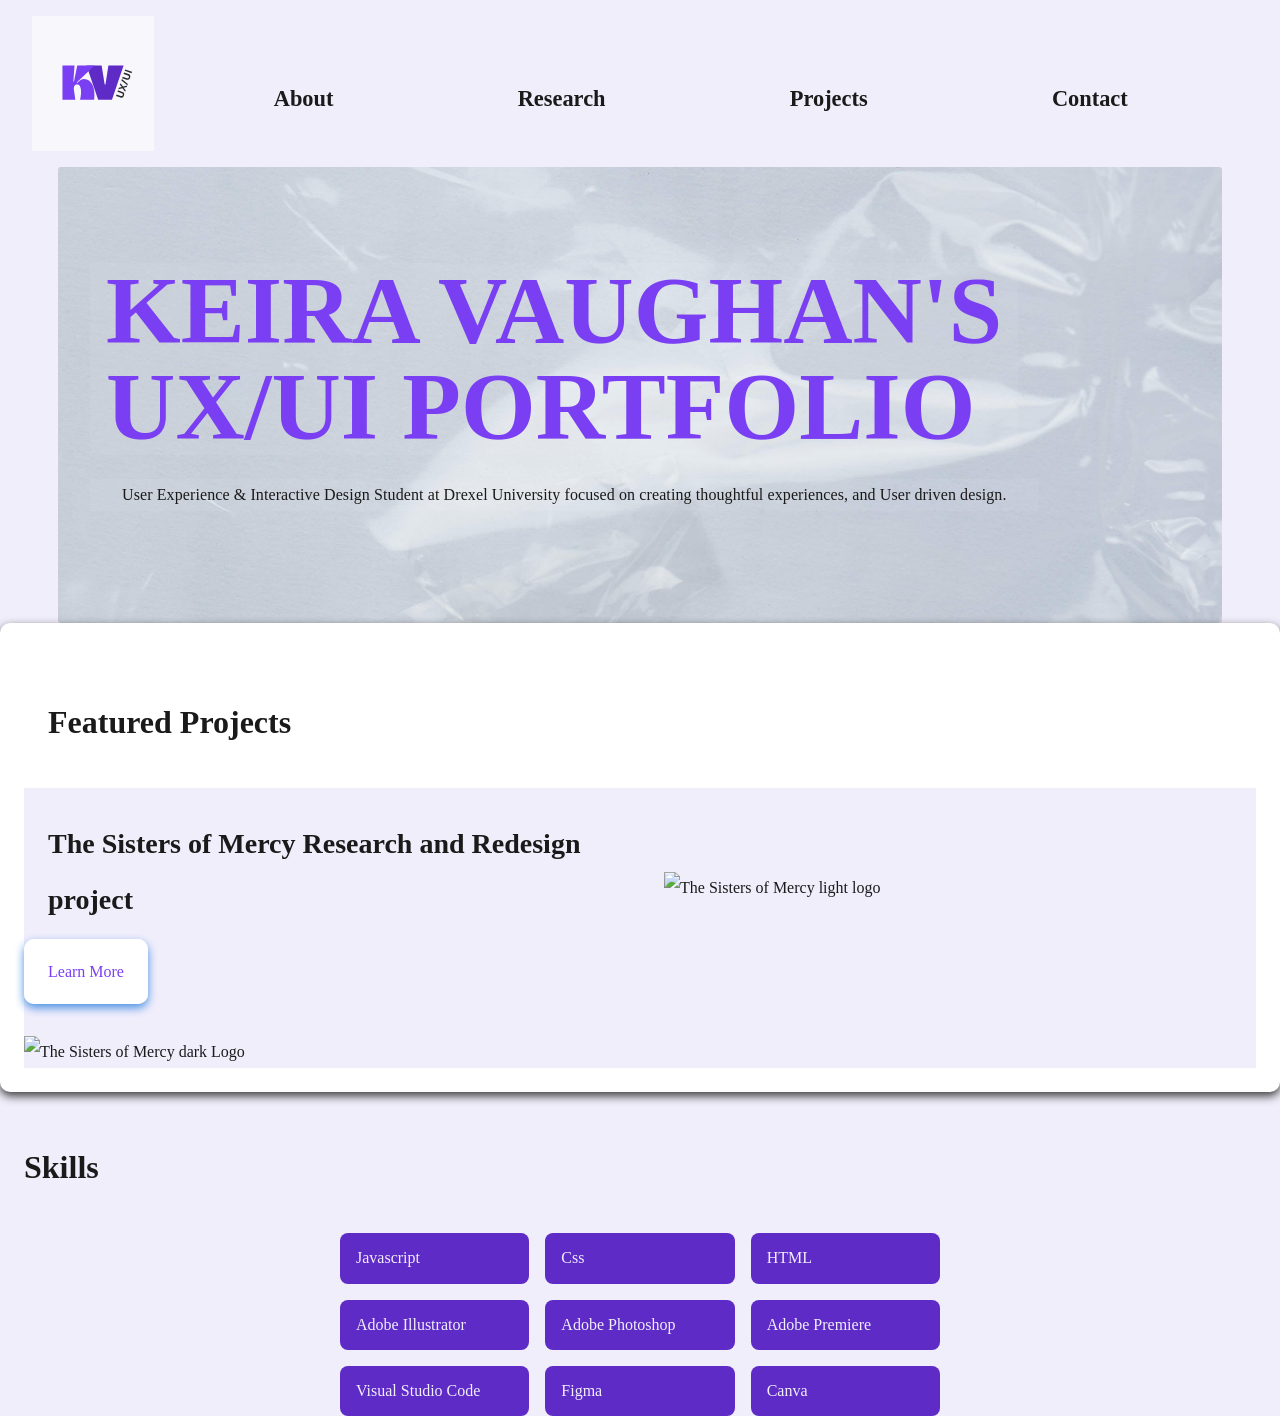
==== commit 71e1499a: "added new card" ====
--- a/index.html
+++ b/index.html
@@ -42,7 +42,7 @@
             </p>
     </section>
     <main>
-    <section class="project-feautre">    
+    <section class="project-feature">    
     <h2> Featured Projects </h2>
     <div class="featured-grid">
 
@@ -50,20 +50,10 @@
        <h3>The Sisters of Mercy Research and Redesign project</h3>  
        <a href="research.html" class="project-card">Learn More </a>
          </div>
-
-      <div class="som-light">
-            <img src="media/sisters-ofmercy.png" alt="The Sisters of Mercy light logo"> 
+            <img src="media/sisters-ofmercy.png" class="som-light" alt="The Sisters of Mercy light logo">
+           <img src="media/dark-image.jpeg" class="som-dark" alt="The Sisters of Mercy dark Logo">
+          </div>
         </div>
-          <div class="som-dark">
-            <picture>
-               <source srcset="media/dark-image.jpeg"  media="(prefers-color-scheme: dark)">
-           <img src="media/sisters-ofmercy.png" alt="The Sisters of Mercy Logo">
-            
-            </picture>
-        </div>
-        </div>
-        
-    
     </section>
 
 
--- a/styles/style.css
+++ b/styles/style.css
@@ -20,18 +20,24 @@
      --link-color: #7A3FF2;
   --link-hover: #5E2BC7;
   --container:#f1eefb;
+
+
+
 }
   .light-logo{
     display: block;
   }
-  .dark-logo{
-    display:none;
-  }
+  .som-light {
+  display: block;
+}
+.dark-logo,
+.som-dark {
+    display: none;
+}
  
 
 @media (prefers-color-scheme: dark) {
  :root {
-    
     --background:#2B2B33;
     --text-main:#FFFF;
     --secondary-text:#a6a3a3;
@@ -45,16 +51,24 @@
     --container:#000000;
     --bg-opacity: rgba(43, 43, 51, 0.55);
  } 
-       .project-card{ background-color: var(--background);
-    }  
-    .som-light {
+       html{ background-color:var(--background-dark);
+    } 
+       .project-card{ background-color: var(--background-dark);
+    }
+    .project-card{ background-color: var(--background);}
+        
+    .light-logo,
+         .som-light {
     display: none;
-  }
-  .som-dark {
+    }
+
+  .som-dark,
+  .dark-logo {
     display: block;
   }
-
-}  
+}
+
+
 /*Sora Font Family*/
 @font-face {
     font-family:'Sora';
@@ -233,24 +247,16 @@
   padding: 1rem;
 
 }
+.feature-box{
+   background-color: var(--info);
+   border: #5E2BC7;
+}
 /* Logo light vs dark*/
 
-.dark-logo {
-    display:none;
-}
-
-@media (prefers-color-scheme: dark) {
-   .light-logo{ display: none; 
-}
-    .dark-logo {display: block; 
-    }
-    
-}
 .logo img {
     height: 15vh;
     width: auto;
 }
-
 .hero{
 background-image:url("../media/white-plastic.jpeg");
 background-size:cover;
@@ -336,7 +342,7 @@
     font-family: 'Sora';
     font-weight: var(--font-weight-regular);
    margin: 0;
-   line-height: 1.8;
+   line-height: 2.0;
    background: var(--background);
    color: var(--text-main);
 }
@@ -360,14 +366,14 @@
 h3 {
     font-family: 'Sora';
     font-weight:var(--font-weight-semibold);
-    font-size: 1.50rem;
+    font-size: 1.75rem;
     padding-bottom: 1rem;
     padding-top: 1rem;
     padding:0 1.5rem
 }
 p {
     font-weight:var(--font-weight-regular);
-    font-size: 1rem;
+    font-size: 1.2rem;
     line-height: 2.0;
     padding: 0 2rem;
     letter-spacing: 0.10px;
@@ -453,7 +459,7 @@
 .project-card {
     background-color:var(--cards);
     padding: 1.5rem;
-    box-shadow: 0 4px 10px var(--text-shadow);
+    box-shadow: 0 4px 10px var(--info);
     transition: transform 0.2s ease, box-shadow 0.2s ease;
     border-radius:10px;
 }
@@ -595,5 +601,9 @@
         grid-template-columns: 1fr;
     }
 }
-
- +.a-10champs {
+    width: 30vw;
+    margin: 0 auto;
+    padding: 0 1rem;
+    align-items: left;
+}
